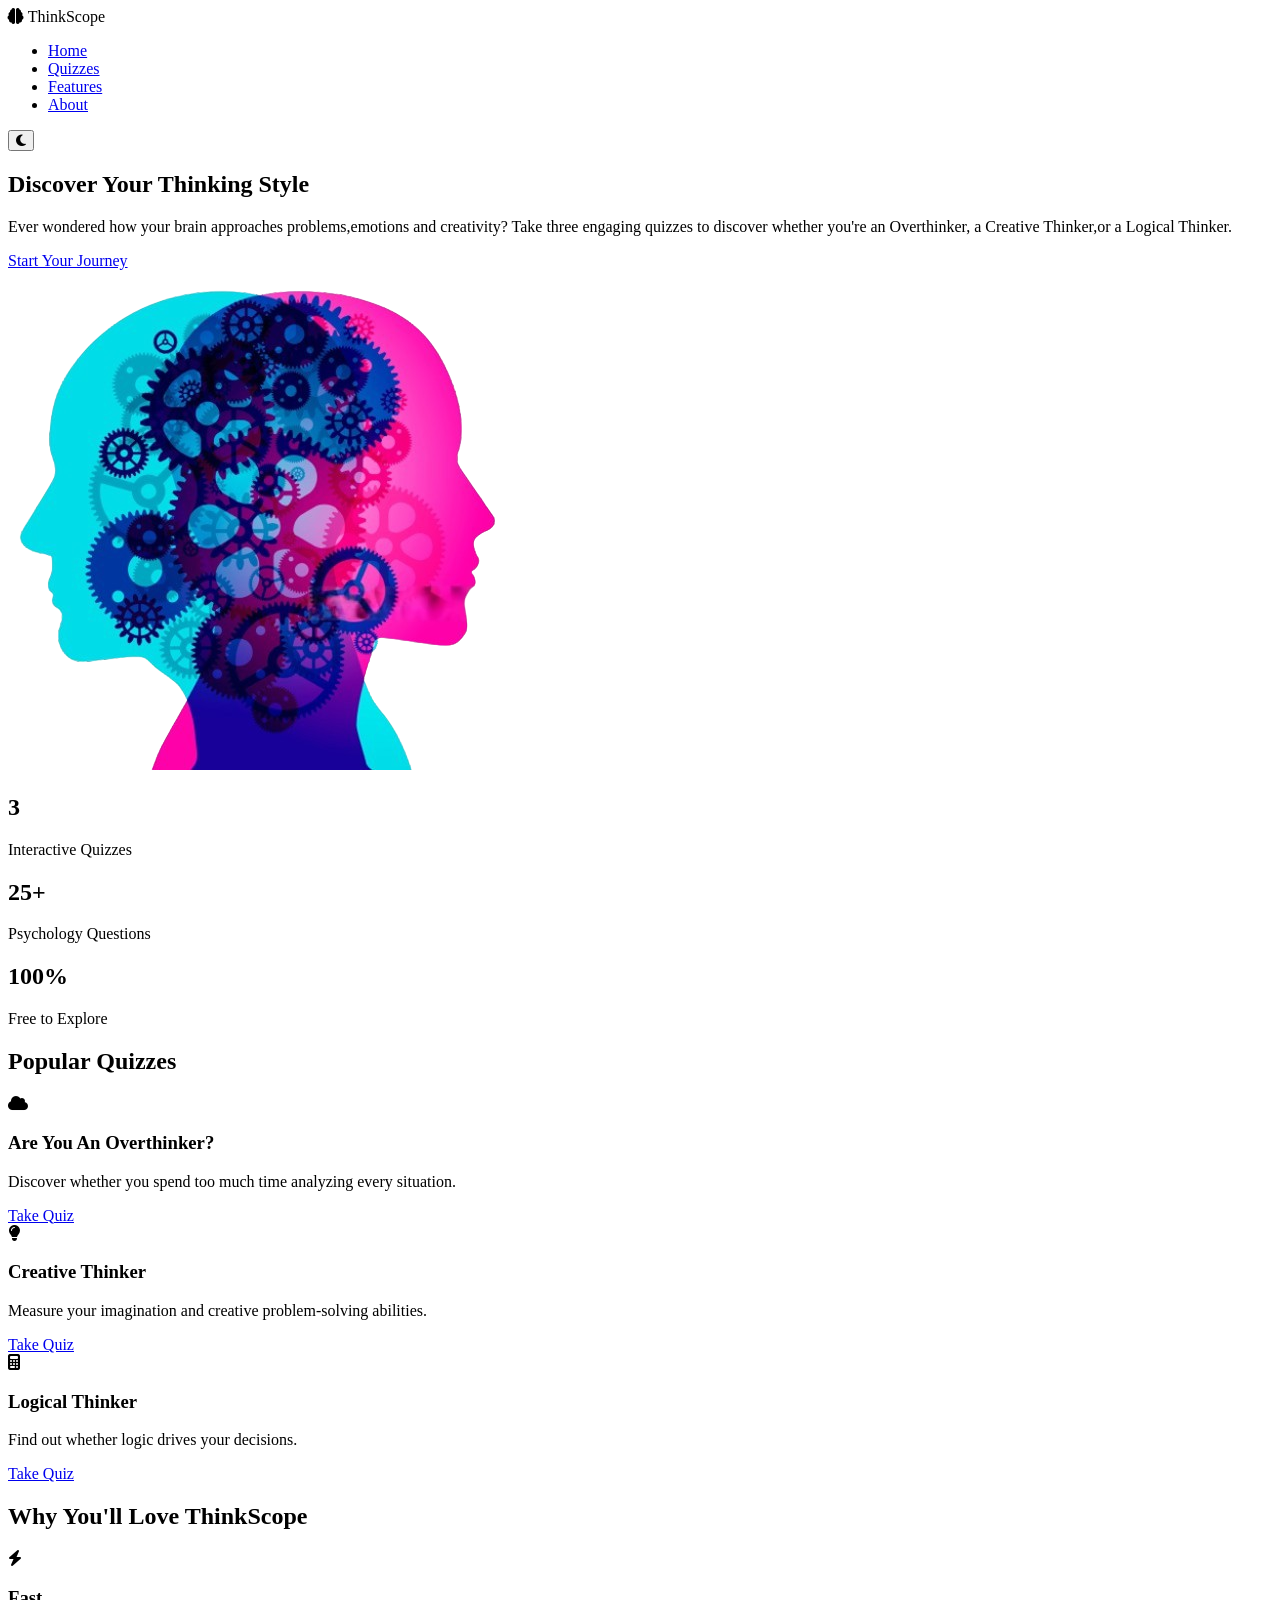
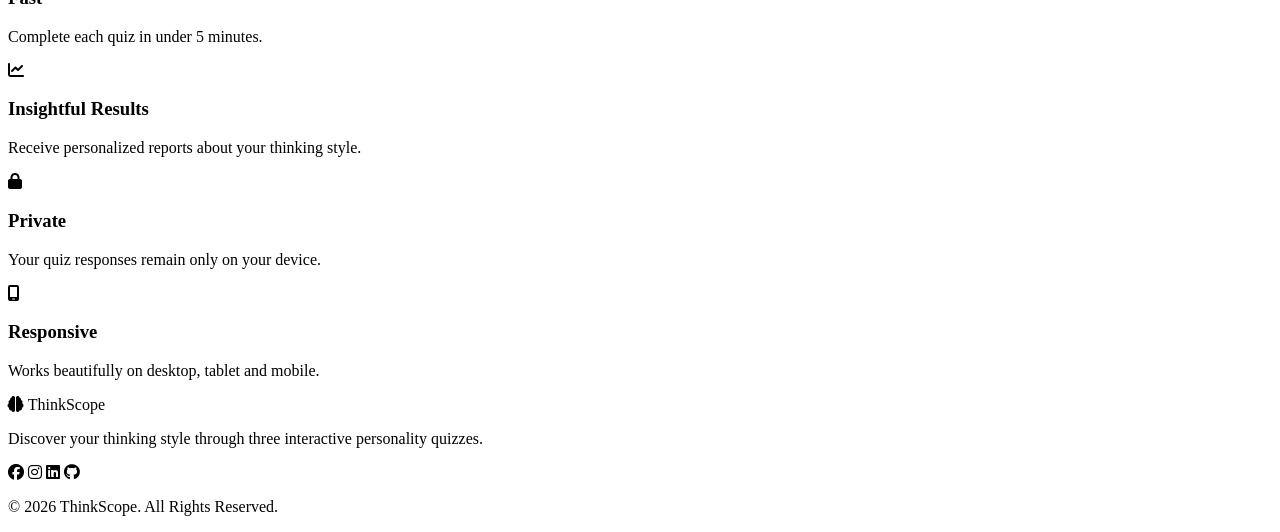
==== index.html @ ec68a6d8 "Add files via upload" ====
<!DOCTYPE html>
<html lang="en">
<head>
    <meta charset="UTF-8">
    <meta name="viewport" content="width=device-width, initial-scale=1.0">
    <title>ThinkScope | What Kind of Thinker Are You?</title>
    <!-- Google Fonts -->
    <link rel="preconnect" href="https://fonts.googleapis.com">
    <link rel="preconnect" href="https://fonts.gstatic.com" crossorigin>
    <link href="https://fonts.googleapis.com/css2?family=Poppins:wght@300;400;500;600;700&display=swap" rel="stylesheet">
    <!-- Font Awesome -->
    <link rel="stylesheet"
    href="https://cdnjs.cloudflare.com/ajax/libs/font-awesome/6.5.1/css/all.min.css">
    <!-- CSS -->
    <link rel="stylesheet" href="css/style.css">
</head>
<body>

    <!-- ================= NAVBAR ================= -->
    <header>
        <nav class="navbar">
            <div class="logo">
                <i class="fa-solid fa-brain"></i>
                ThinkScope
            </div>
            <ul class="nav-links">
                <li><a href="#">Home</a></li>
                <li><a href="#quizzes">Quizzes</a></li>
                <li><a href="#features">Features</a></li>
                <li><a href="about.html">About</a></li>
            </ul>
            <button id="themeBtn">
                <i class="fa-solid fa-moon"></i>
            </button>
        </nav>
    </header>

    <!-- ================= HERO ================= -->
    <section class="hero">
        <div class="hero-text">
            <h1>Discover <span>Your Thinking Style</span></h1>
            <p>
                Ever wondered how your brain approaches problems,emotions and creativity?
                Take three engaging quizzes to discover whether you're an Overthinker, a Creative Thinker,or a Logical Thinker.
            </p>
            <a href="#quizzes" class="btn">Start Your Journey</a>
        </div>
        <div class="hero-image">
            <img src="brain.png" alt="Brain Illustration">
        </div>
    </section>

    <!-- ================= STATS ================= -->
    <section class="stats">
        <div class="stat-card">
            <h2>3</h2>
            <p>Interactive Quizzes</p>
        </div>
        <div class="stat-card">
            <h2>25+</h2>
            <p>Psychology Questions</p>
        </div>
        <div class="stat-card">
            <h2>100%</h2>
            <p>Free to Explore</p>
        </div>
    </section>

    <!-- ================= QUIZZES ================= -->
    <section id="quizzes" class="quiz-section">
        <h2 class="section-title">Popular Quizzes</h2>
        <div class="quiz-container">
            <div class="quiz-card">
                <i class="fa-solid fa-cloud"></i>
                <h3>Are You An Overthinker?</h3>
                <p>Discover whether you spend too much time analyzing every situation.</p>
                <a href="quiz.html?quiz=overthinker" class="card-btn">Take Quiz</a>
            </div>
            <div class="quiz-card">
                <i class="fa-solid fa-lightbulb"></i>
                <h3>Creative Thinker</h3>
                <p>Measure your imagination and creative problem-solving abilities.</p>
                <a href="quiz.html?quiz=creative" class="card-btn">Take Quiz</a>
            </div>
            <div class="quiz-card">
                <i class="fa-solid fa-calculator"></i>
                <h3>Logical Thinker</h3>
                <p>Find out whether logic drives your decisions.</p>
                <a href="quiz.html?quiz=logical" class="card-btn">Take Quiz</a>
            </div>
        </div>
    </section>

    <!-- ================= FEATURES ================= -->
    <section id="features" class="features">
        <h2 class="section-title">Why You'll Love ThinkScope</h2>
        <div class="feature-grid">
            <div class="feature-box">
                <i class="fa-solid fa-bolt"></i>
                <h3>Fast</h3>
                <p>Complete each quiz in under 5 minutes.</p>
            </div>
            <div class="feature-box">
                <i class="fa-solid fa-chart-line"></i>
                <h3>Insightful Results</h3>
                <p>Receive personalized reports about your thinking style.</p>
            </div>
            <div class="feature-box">
                <i class="fa-solid fa-lock"></i>
                <h3>Private</h3>
                <p>Your quiz responses remain only on your device.</p>
            </div>
            <div class="feature-box">
                <i class="fa-solid fa-mobile-screen"></i>
                <h3>Responsive</h3>
                <p>Works beautifully on desktop, tablet and mobile.</p>
                </div>
            </div>
    </section>

    <!-- ================= FOOTER ================= -->
    <footer>
        <div class="footer-logo">
            <i class="fa-solid fa-brain"></i>
            ThinkScope
        </div>
        <p>Discover your thinking style through three interactive personality quizzes. </p>
        <div class="social-icons">
            <i class="fab fa-facebook"></i>
            <i class="fab fa-instagram"></i>
            <i class="fab fa-linkedin"></i>
            <i class="fab fa-github"></i>
        </div>
        <p class="copyright">© 2026 ThinkScope. All Rights Reserved.</p>
    </footer>

    <!-- JS -->
    <script src="js/script.js"></script>
</body>
</html>
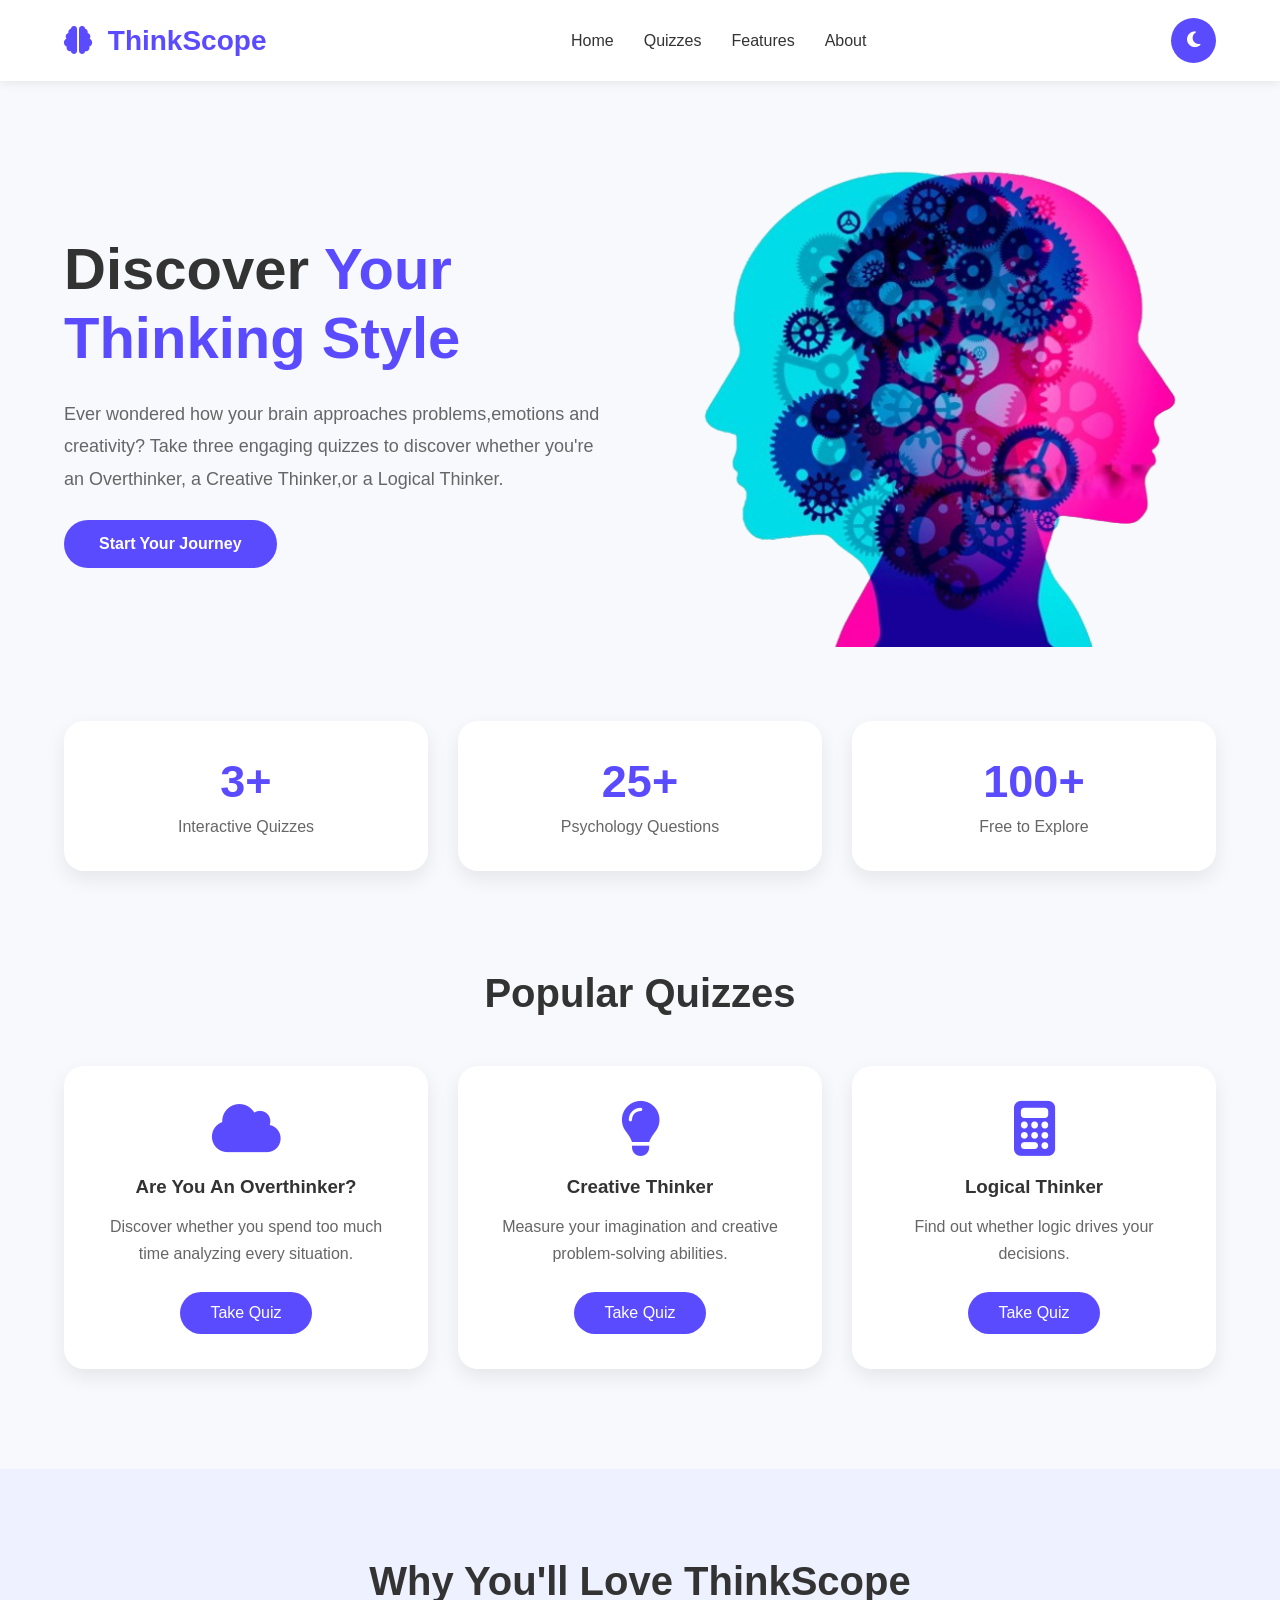
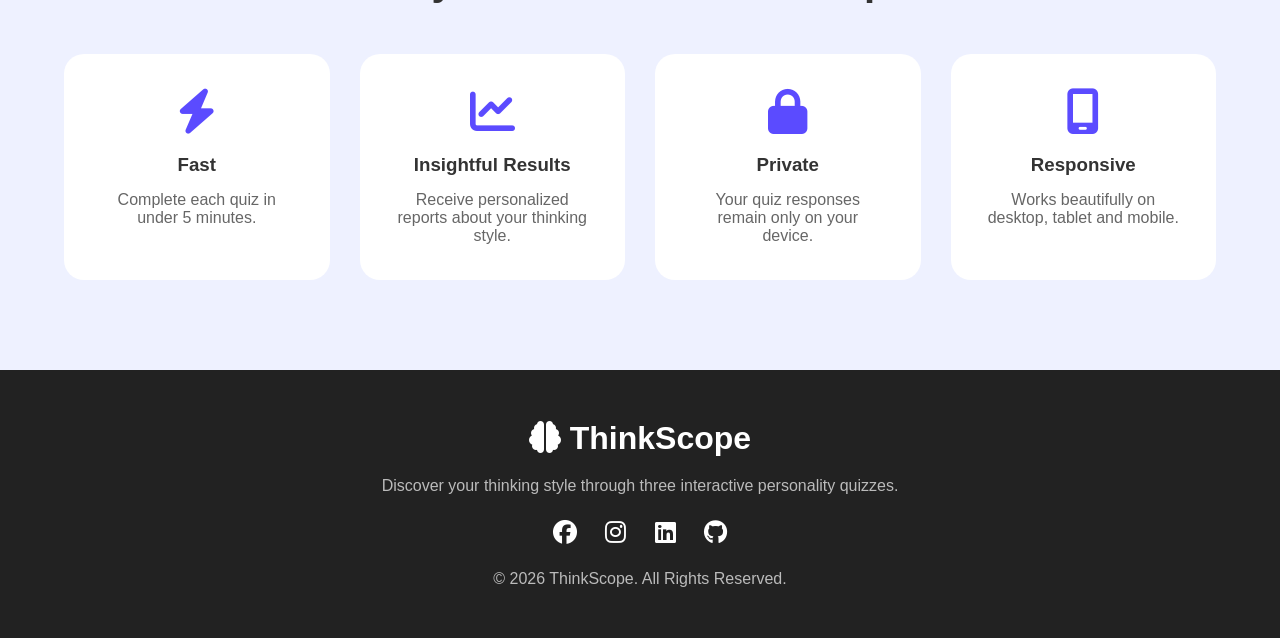
==== commit 11e651c7: "Add Google Tag Manager script to index.html" ====
--- a/index.html
+++ b/index.html
@@ -14,6 +14,15 @@
     <!-- CSS -->
     <link rel="stylesheet" href="css/style.css">
 </head>
+<!-- Google tag (gtag.js) -->
+<script async src="https://www.googletagmanager.com/gtag/js?id=G-D3G3FL1Q8W"></script>
+<script>
+  window.dataLayer = window.dataLayer || [];
+  function gtag(){dataLayer.push(arguments);}
+  gtag('js', new Date());
+
+  gtag('config', 'G-D3G3FL1Q8W');
+</script>
 <body>
 
     <!-- ================= NAVBAR ================= -->
@@ -137,4 +146,4 @@
     <!-- JS -->
     <script src="js/script.js"></script>
 </body>
-</html>+</html>
--- a/css/style.css
+++ b/css/style.css
@@ -0,0 +1,364 @@
+/* GOOGLE FONT */
+*{
+    margin:0;
+    padding:0;
+    box-sizing:border-box;
+    font-family:'Poppins',sans-serif;
+}
+html{
+    scroll-behavior:smooth;
+}
+body{
+    background:#f7f9fc;
+    color:#333;
+    transition:.4s;
+}
+
+/*  NAVBAR */
+header{
+    width:100%;
+    position:sticky;
+    top:0;
+    z-index:999;
+    background:#fff;
+    box-shadow:0 2px 10px rgba(0,0,0,.08);
+}
+.navbar{
+    width:90%;
+    max-width:1200px;
+    margin:auto;
+    display:flex;
+    justify-content:space-between;
+    align-items:center;
+    padding:18px 0;
+}
+.logo{
+    font-size:28px;
+    font-weight:700;
+    color:#5b4bff;
+}
+.logo i{
+    margin-right:8px;
+}
+.nav-links{
+    list-style:none;
+    display:flex;
+    gap:30px;
+}
+.nav-links a{
+    text-decoration:none;
+    color:#333;
+    font-weight:500;
+    transition:.3s;
+}
+.nav-links a:hover{
+    color:#5b4bff;
+}
+#themeBtn{
+    border:none;
+    background:#5b4bff;
+    color:white;
+    width:45px;
+    height:45px;
+    border-radius:50%;
+    cursor:pointer;
+    font-size:18px;
+    transition:.3s;
+}
+#themeBtn:hover{
+    transform:rotate(20deg);
+}
+
+/* HERO  */
+.hero{
+    width:90%;
+    max-width:1200px;
+    margin:70px auto;
+    display:flex;
+    align-items:center;
+    justify-content:space-between;
+    gap:50px;
+}
+.hero-text{
+    flex:1;
+}
+.hero-text h1{
+    font-size:58px;
+    line-height:1.2;
+}
+.hero-text span{
+    color:#5b4bff;
+}
+.hero-text p{
+    margin:25px 0;
+    line-height:1.8;
+    color:#666;
+    font-size:18px;
+}
+.btn{
+    display:inline-block;
+    background:#5b4bff;
+    color:white;
+    text-decoration:none;
+    padding:15px 35px;
+    border-radius:50px;
+    font-weight:600;
+    transition:.3s;
+}
+.btn:hover{
+    transform:translateY(-4px);
+    box-shadow:0 12px 25px rgba(91,75,255,.3);
+}
+.hero-image{
+    flex:1;
+    text-align:center;
+}
+.hero-image img{
+    width:90%;
+    max-width:500px;
+    animation:float 4s ease-in-out infinite;
+}
+@keyframes float{
+    0%{
+        transform:translateY(0);
+    }
+    50%{
+        transform:translateY(-20px);
+    }
+    100%{
+        transform:translateY(0);
+    }
+}
+
+/*  STATS */
+.stats{
+    width:90%;
+    max-width:1200px;
+    margin:auto;
+    display:grid;
+    grid-template-columns:repeat(3,1fr);
+    gap:30px;
+}
+.stat-card{
+    background:white;
+    border-radius:20px;
+    padding:35px;
+    text-align:center;
+    box-shadow:0 8px 20px rgba(0,0,0,.08);
+    transition:.3s;
+}
+.stat-card:hover{
+    transform:translateY(-8px);
+}
+.stat-card h2{
+    color:#5b4bff;
+    font-size:45px;
+}
+.stat-card p{
+    margin-top:10px;
+    color:#666;
+}
+
+/* SECTION TITLE  */
+.section-title{
+    text-align:center;
+    font-size:40px;
+    margin-bottom:50px;
+}
+
+/* QUIZZES */
+.quiz-section{
+    width:90%;
+    max-width:1200px;
+    margin:100px auto;
+}
+.quiz-container{
+    display:grid;
+    grid-template-columns:repeat(auto-fit,minmax(280px,1fr));
+    gap:30px;
+}
+.quiz-card{
+    background:white;
+    border-radius:20px;
+    padding:35px;
+    text-align:center;
+    box-shadow:0 8px 20px rgba(0,0,0,.08);
+    transition:.3s;
+}
+.quiz-card:hover{
+    transform:translateY(-10px);
+}
+.quiz-card i{
+    font-size:55px;
+    color:#5b4bff;
+    margin-bottom:20px;
+}
+.quiz-card h3{
+    margin-bottom:15px;
+}
+.quiz-card p{
+    color:#666;
+    line-height:1.7;
+}
+.card-btn{
+    display:inline-block;
+    margin-top:25px;
+    background:#5b4bff;
+    color:white;
+    text-decoration:none;
+    padding:12px 30px;
+    border-radius:40px;
+}
+
+/* FEATURES */
+.features{
+    background:#eef1ff;
+    padding:90px 5%;
+}
+.feature-grid{
+    max-width:1200px;
+    margin:auto;
+    display:grid;
+    grid-template-columns:repeat(auto-fit,minmax(250px,1fr));
+    gap:30px;
+}
+.feature-box{
+    background:white;
+    padding:35px;
+    border-radius:20px;
+    text-align:center;
+    transition:.3s;
+}
+.feature-box:hover{
+    transform:scale(1.05);
+}
+.feature-box i{
+    font-size:45px;
+    color:#5b4bff;
+    margin-bottom:20px;
+}
+.feature-box h3{
+    margin-bottom:15px;
+}
+.feature-box p{
+    color:#666;
+}
+
+/* REVIEWS  */
+.reviews{
+    width:90%;
+    max-width:1200px;
+    margin:100px auto;
+}
+.review-container{
+    display:grid;
+    grid-template-columns:repeat(auto-fit,minmax(300px,1fr));
+    gap:30px;
+}
+.review{
+    background:white;
+    border-radius:20px;
+    padding:30px;
+    box-shadow:0 8px 20px rgba(0,0,0,.08);
+}
+.review p{
+    color:#666;
+    line-height:1.8;
+}
+.review h4{
+    margin-top:20px;
+    color:#5b4bff;
+}
+
+/* NEWSLETTER  */
+.newsletter{
+    background:linear-gradient(135deg,#5b4bff,#7f6fff);
+    color:white;
+    text-align:center;
+    padding:90px 20px;
+}
+.newsletter h2{
+    font-size:42px;
+}
+.newsletter p{
+    margin:20px 0;
+}
+
+/* FOOTER */
+footer{
+    background:#222;
+    color:white;
+    text-align:center;
+    padding:50px 20px;
+}
+.footer-logo{
+    font-size:32px;
+    margin-bottom:20px;
+    font-weight:700;
+}
+.social-icons{
+    margin:25px 0;
+}
+.social-icons i{
+    font-size:24px;
+    margin:0 12px;
+    cursor:pointer;
+    transition:.3s;
+}
+.social-icons i:hover{
+    color:#5b4bff;
+}
+footer p{
+    color:#bbb;
+}
+
+/* DARK MODE */
+body.dark{
+    background:#101820;
+    color:white;
+}
+body.dark header{
+    background:#172635;
+}
+body.dark .nav-links a{
+    color:white;
+}
+body.dark .stat-card,
+body.dark .quiz-card,
+body.dark .feature-box,
+body.dark .review{
+    background:#1c2d3f;
+    color:white;
+}
+body.dark p{
+    color:#d0d0d0;
+}
+body.dark .features{
+    background:#13212d;
+}
+
+/* RESPONSIVE */
+@media(max-width:900px){
+    .hero{
+        flex-direction:column;
+        text-align:center;
+    }
+    .hero-text h1{
+        font-size:42px;
+    }
+    .stats{
+        grid-template-columns:1fr;
+    }
+    .nav-links{
+        display:none;
+    }
+}
+
+@media(max-width:600px){
+    .hero-text h1{
+        font-size:34px;
+    }
+    .section-title{
+        font-size:30px;
+    }
+}
